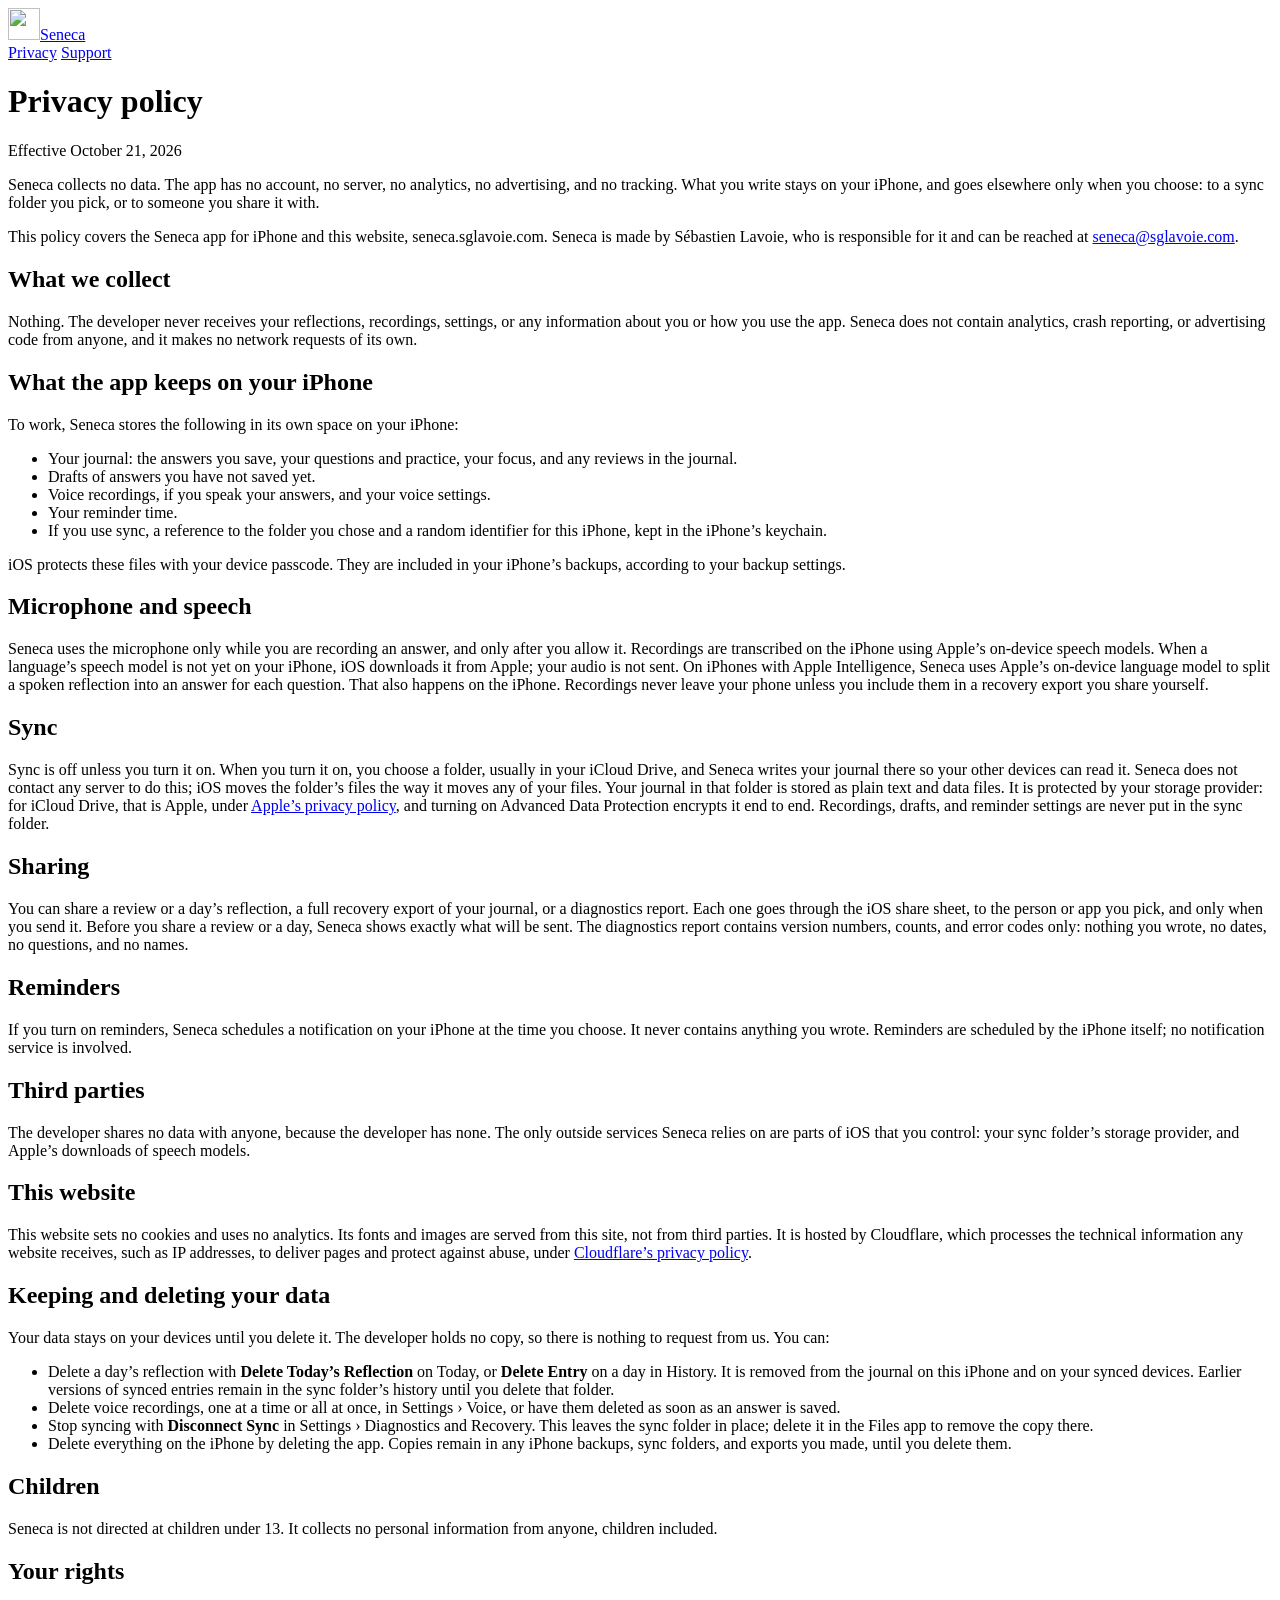
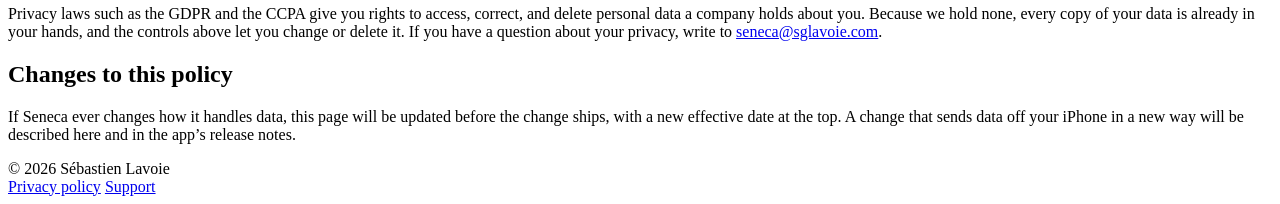
==== website/privacy/index.html @ dca742ef "Seneca: an evening reflection journal for the Mac and iPhone Co-Authored-By: Claude Opus 5.5 <norepl" ====
<!doctype html>
<html lang="en">
<head>
  <meta charset="utf-8">
  <meta name="viewport" content="width=device-width, initial-scale=1">
  <title>Privacy policy — Seneca</title>
  <meta name="description" content="Seneca collects no data. What the app keeps on your iPhone, what goes to the folder you choose for sync, and how to delete it.">
  <link rel="icon" href="/favicon.png" type="image/png">
  <link rel="apple-touch-icon" href="/apple-touch-icon.png">
  <link rel="stylesheet" href="/style.css">
</head>
<body>
  <header class="site-head">
    <div class="wrap">
      <a class="brand" href="/"><img src="/favicon.png" alt="" width="32" height="32">Seneca</a>
      <nav class="site-nav" aria-label="Site">
        <a href="/privacy/" aria-current="page">Privacy</a>
        <a href="/support/">Support</a>
      </nav>
    </div>
  </header>

  <main class="wrap doc">
    <h1>Privacy policy</h1>
    <p class="updated">Effective October 21, 2026</p>

    <div class="summary">
      <p>Seneca collects no data. The app has no account, no server, no analytics, no advertising, and no tracking. What you write stays on your iPhone, and goes elsewhere only when you choose: to a sync folder you pick, or to someone you share it with.</p>
    </div>

    <p>This policy covers the Seneca app for iPhone and this website, seneca.sglavoie.com. Seneca is made by Sébastien Lavoie, who is responsible for it and can be reached at <a href="mailto:seneca@sglavoie.com">seneca@sglavoie.com</a>.</p>

    <h2>What we collect</h2>
    <p>Nothing. The developer never receives your reflections, recordings, settings, or any information about you or how you use the app. Seneca does not contain analytics, crash reporting, or advertising code from anyone, and it makes no network requests of its own.</p>

    <h2>What the app keeps on your iPhone</h2>
    <p>To work, Seneca stores the following in its own space on your iPhone:</p>
    <ul>
      <li>Your journal: the answers you save, your questions and practice, your focus, and any reviews in the journal.</li>
      <li>Drafts of answers you have not saved yet.</li>
      <li>Voice recordings, if you speak your answers, and your voice settings.</li>
      <li>Your reminder time.</li>
      <li>If you use sync, a reference to the folder you chose and a random identifier for this iPhone, kept in the iPhone’s keychain.</li>
    </ul>
    <p>iOS protects these files with your device passcode. They are included in your iPhone’s backups, according to your backup settings.</p>

    <h2>Microphone and speech</h2>
    <p>Seneca uses the microphone only while you are recording an answer, and only after you allow it. Recordings are transcribed on the iPhone using Apple’s on-device speech models. When a language’s speech model is not yet on your iPhone, iOS downloads it from Apple; your audio is not sent. On iPhones with Apple Intelligence, Seneca uses Apple’s on-device language model to split a spoken reflection into an answer for each question. That also happens on the iPhone. Recordings never leave your phone unless you include them in a recovery export you share yourself.</p>

    <h2>Sync</h2>
    <p>Sync is off unless you turn it on. When you turn it on, you choose a folder, usually in your iCloud Drive, and Seneca writes your journal there so your other devices can read it. Seneca does not contact any server to do this; iOS moves the folder’s files the way it moves any of your files. Your journal in that folder is stored as plain text and data files. It is protected by your storage provider: for iCloud Drive, that is Apple, under <a href="https://www.apple.com/legal/privacy/">Apple’s privacy policy</a>, and turning on Advanced Data Protection encrypts it end to end. Recordings, drafts, and reminder settings are never put in the sync folder.</p>

    <h2>Sharing</h2>
    <p>You can share a review or a day’s reflection, a full recovery export of your journal, or a diagnostics report. Each one goes through the iOS share sheet, to the person or app you pick, and only when you send it. Before you share a review or a day, Seneca shows exactly what will be sent. The diagnostics report contains version numbers, counts, and error codes only: nothing you wrote, no dates, no questions, and no names.</p>

    <h2>Reminders</h2>
    <p>If you turn on reminders, Seneca schedules a notification on your iPhone at the time you choose. It never contains anything you wrote. Reminders are scheduled by the iPhone itself; no notification service is involved.</p>

    <h2>Third parties</h2>
    <p>The developer shares no data with anyone, because the developer has none. The only outside services Seneca relies on are parts of iOS that you control: your sync folder’s storage provider, and Apple’s downloads of speech models.</p>

    <h2>This website</h2>
    <p>This website sets no cookies and uses no analytics. Its fonts and images are served from this site, not from third parties. It is hosted by Cloudflare, which processes the technical information any website receives, such as IP addresses, to deliver pages and protect against abuse, under <a href="https://www.cloudflare.com/privacypolicy/">Cloudflare’s privacy policy</a>.</p>

    <h2>Keeping and deleting your data</h2>
    <p>Your data stays on your devices until you delete it. The developer holds no copy, so there is nothing to request from us. You can:</p>
    <ul>
      <li>Delete a day’s reflection with <strong>Delete Today’s Reflection</strong> on Today, or <strong>Delete Entry</strong> on a day in History. It is removed from the journal on this iPhone and on your synced devices. Earlier versions of synced entries remain in the sync folder’s history until you delete that folder.</li>
      <li>Delete voice recordings, one at a time or all at once, in Settings › Voice, or have them deleted as soon as an answer is saved.</li>
      <li>Stop syncing with <strong>Disconnect Sync</strong> in Settings › Diagnostics and Recovery. This leaves the sync folder in place; delete it in the Files app to remove the copy there.</li>
      <li>Delete everything on the iPhone by deleting the app. Copies remain in any iPhone backups, sync folders, and exports you made, until you delete them.</li>
    </ul>

    <h2>Children</h2>
    <p>Seneca is not directed at children under 13. It collects no personal information from anyone, children included.</p>

    <h2>Your rights</h2>
    <p>Privacy laws such as the GDPR and the CCPA give you rights to access, correct, and delete personal data a company holds about you. Because we hold none, every copy of your data is already in your hands, and the controls above let you change or delete it. If you have a question about your privacy, write to <a href="mailto:seneca@sglavoie.com">seneca@sglavoie.com</a>.</p>

    <h2>Changes to this policy</h2>
    <p>If Seneca ever changes how it handles data, this page will be updated before the change ships, with a new effective date at the top. A change that sends data off your iPhone in a new way will be described here and in the app’s release notes.</p>
  </main>

  <footer class="site-foot">
    <div class="wrap">
      <span>© 2026 Sébastien Lavoie</span>
      <nav aria-label="Footer">
        <a href="/privacy/" aria-current="page">Privacy policy</a>
        <a href="/support/">Support</a>
      </nav>
    </div>
  </footer>
</body>
</html>
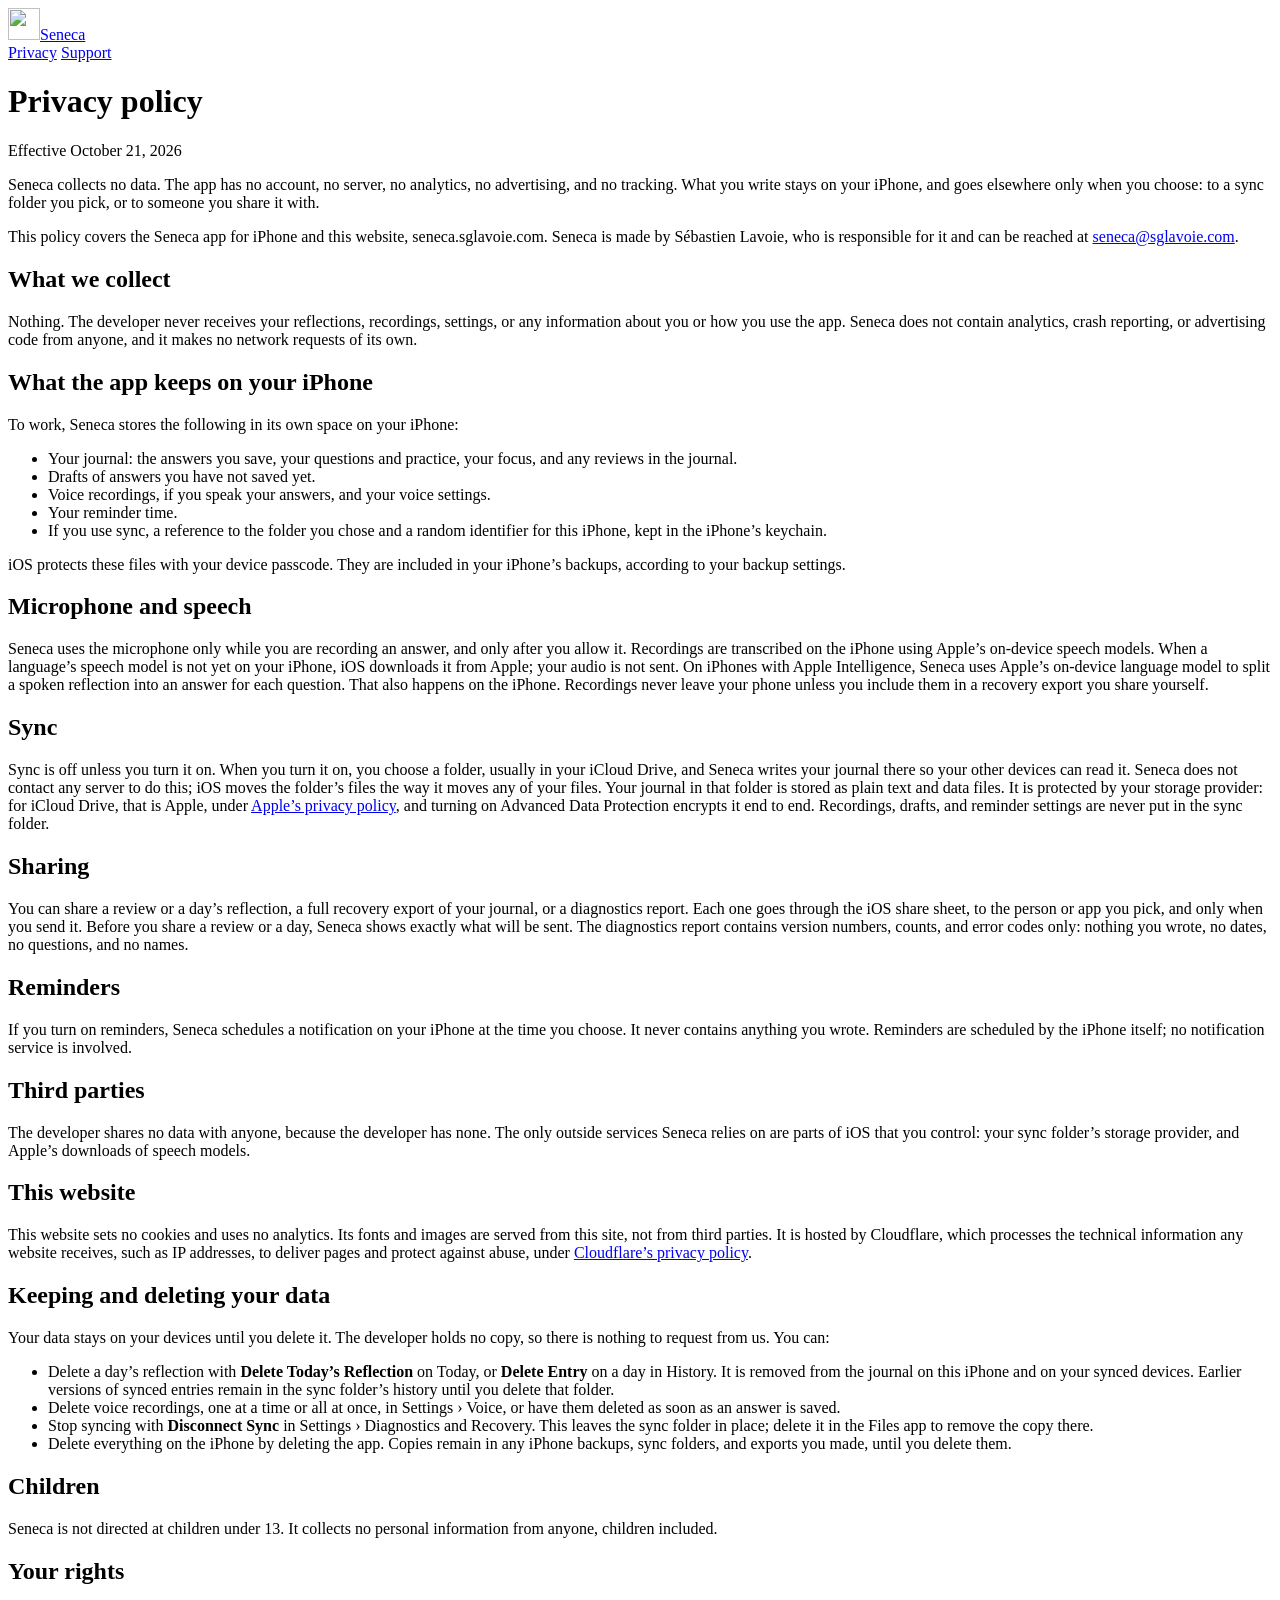
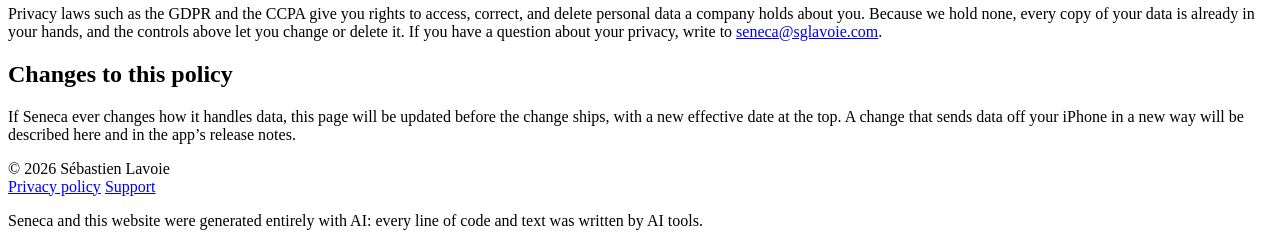
==== commit 75001419: "docs: disclose on the website that Seneca was made with AI Add a short section to the home page sayi" ====
--- a/website/privacy/index.html
+++ b/website/privacy/index.html
@@ -88,6 +88,7 @@
         <a href="/privacy/" aria-current="page">Privacy policy</a>
         <a href="/support/">Support</a>
       </nav>
+      <p class="ai-note">Seneca and this website were generated entirely with AI: every line of code and text was written by AI tools.</p>
     </div>
   </footer>
 </body>
